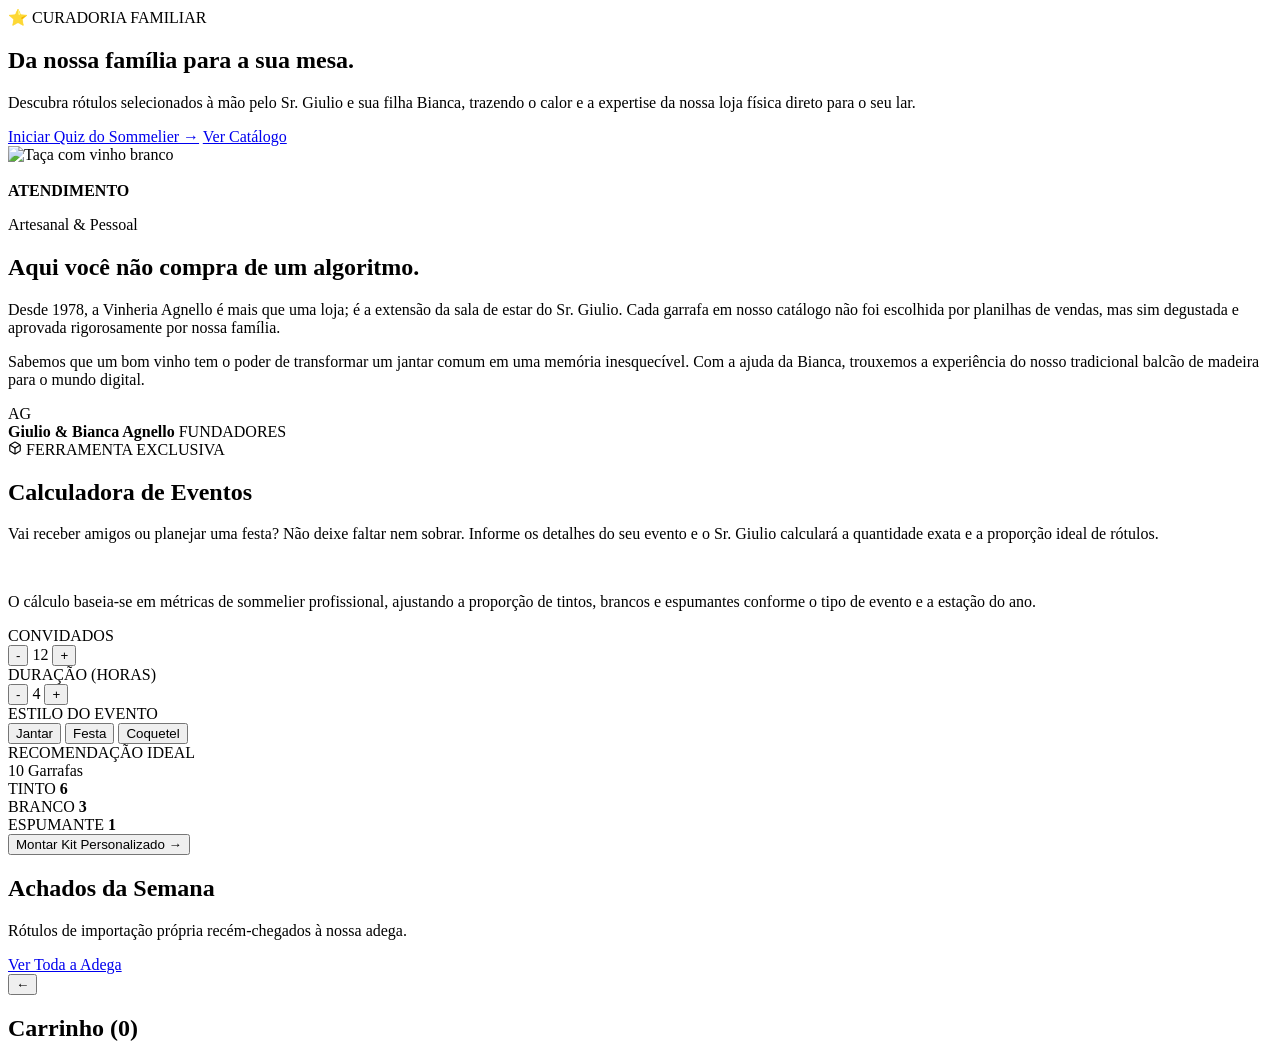
==== index.html @ 60372bb2 "Creating the HTML homepage" ====
<!DOCTYPE html>
<html lang="pt-BR">

<head>
  <meta charset="UTF-8">
  <meta name="viewport" content="width=device-width, initial-scale=1.0">
  <title>Vinheria Agnello | Desde 1978</title>

  <!-- Favicon -->
  <link rel="icon" type="image/png" href="./assets/images/logo-bg-white.png">

  <!-- Folhas de Estilo (Organizadas por escopo) -->
  <link rel="stylesheet" href="./css/variables.css">
  <link rel="stylesheet" href="./css/global.css">
  <link rel="stylesheet" href="./css/header.css">
  <link rel="stylesheet" href="./css/footer.css">
  <link rel="stylesheet" href="./css/home.css">
  <link rel="stylesheet" href="./css/modals.css">
  <link rel="stylesheet" href="./css/animations.css">
  <link rel="stylesheet" href="./css/gaveta-carrinho.css">

  <!-- Google Fonts -->
  <link rel="preconnect" href="https://fonts.googleapis.com">
  <link rel="preconnect" href="https://fonts.gstatic.com" crossorigin>
  <link
    href="https://fonts.googleapis.com/css2?family=Playfair+Display:ital,wght@0,400..900;1,400..900&family=Plus+Jakarta+Sans:wght@300;400;500;600;700&display=swap"
    rel="stylesheet">
</head>

<body>

  <!-- HEADER (Injetado via JS) -->
  <div id="site-header"></div>

  <main>
    <!-- HERO SECTION -->
    <section class="hero">
      <div class="hero-content">
        <span class="hero-tag">⭐ CURADORIA FAMILIAR</span>
        <h1 class="hero-title">Da nossa família <span>para a sua mesa.</span></h1>
        <p class="hero-subtitle">Descubra rótulos selecionados à mão pelo Sr. Giulio e sua filha Bianca, trazendo o
          calor e a expertise da nossa loja física direto para o seu lar.</p>
        <div class="hero-buttons">
          <a href="quiz.html" class="btn-gold" id="hero-quiz-btn">Iniciar Quiz do Sommelier →</a>
          <a href="catalogo.html" class="btn-outline">Ver Catálogo</a>
        </div>
      </div>
    </section>

    <!-- SEÇÃO FAMÍLIA -->
    <section class="family-section">
      <div class="family-container">
        <div class="family-image-wrapper scroll-animate-left">
          <div class="image-frame-decoration"></div>
          <div class="family-image-box">
            <img src="./assets/images/home-atendimento-image.jpg" alt="Taça com vinho branco">
          </div>
          <div class="family-mini-badge">
            <img src="./assets/icons/icons-home/shield-check.svg" alt="">
            <div>
              <strong>ATENDIMENTO</strong>
              <p>Artesanal & Pessoal</p>
            </div>
          </div>
        </div>

        <div class="family-text scroll-animate-right">
          <h2>Aqui você não compra <span class="italic-text">de um algoritmo.</span></h2>
          <p class="family-desc-lead">Desde 1978, a Vinheria Agnello é mais que uma loja; é a extensão da sala de estar
            do Sr. Giulio. Cada garrafa em nosso catálogo não foi escolhida por planilhas de vendas, mas sim degustada e
            aprovada rigorosamente por nossa família.</p>
          <p>Sabemos que um bom vinho tem o poder de transformar um jantar comum em uma memória inesquecível. Com a
            ajuda da Bianca, trouxemos a experiência do nosso tradicional balcão de madeira para o mundo digital.</p>

          <div class="founders-profile">
            <div class="founders-avatar">AG</div>
            <div>
              <strong>Giulio & Bianca Agnello</strong>
              <span class="founders-role">FUNDADORES</span>
            </div>
          </div>
        </div>
      </div>
    </section>

    <!-- SEÇÃO CALCULADORA DE EVENTOS -->
    <section class="unique-events-calc-section" aria-labelledby="calc-section-title">
      <div class="unique-calc-container">
        <div class="unique-calc-info unique-scroll-left">
          <header class="unique-calc-header">
            <span class="unique-calc-tag">
              <svg width="14" height="14" viewBox="0 0 24 24" fill="none" stroke="currentColor" stroke-width="2"
                aria-hidden="true">
                <path
                  d="M21 16V8a2 2 0 0 0-1-1.73l-7-4a2 2 0 0 0-2 0l-7 4A2 2 0 0 0 3 8v8a2 2 0 0 0 1 1.73l7 4a2 2 0 0 0 2 0l7-4A2 2 0 0 0 21 16z">
                </path>
                <polyline points="3.27 6.96 12 12.01 20.73 6.96"></polyline>
                <line x1="12" y1="22.08" x2="12" y2="12"></line>
              </svg>
              FERRAMENTA EXCLUSIVA
            </span>
            <h2 id="calc-section-title">Calculadora de Eventos</h2>
          </header>

          <p class="unique-cal-text">
            Vai receber amigos ou planejar uma festa? Não deixe faltar nem sobrar. Informe os detalhes do seu evento e o
            Sr. Giulio calculará a quantidade exata e a proporção ideal de rótulos.
          </p>

          <div class="unique-calc-notice" role="note">
            <span>
              <img src="./assets/icons/icons-home/circle-alert.svg" alt="" aria-hidden="true">
            </span>
            <p>O cálculo baseia-se em métricas de sommelier profissional, ajustando a proporção de tintos, brancos e
              espumantes conforme o tipo de evento e a estação do ano.</p>
          </div>
        </div>

        <div class="unique-calculator-box unique-scroll-right">
          <div class="unique-inputs-row">
            <!-- Grupo de Convidados -->
            <div class="unique-input-group">
              <label id="label-convidados">CONVIDADOS</label>
              <div class="unique-input-field-control" aria-labelledby="label-convidados">
                <button type="button" class="unique-ctrl-btn" id="btn-menos-convidados"
                  aria-label="Diminuir convidados">-</button>
                <span id="valor-convidados">12</span>
                <button type="button" class="unique-ctrl-btn" id="btn-mais-convidados"
                  aria-label="Aumentar convidados">+</button>
              </div>
            </div>

            <!-- Grupo de Duração -->
            <div class="unique-input-group">
              <label id="label-duracao">DURAÇÃO (HORAS)</label>
              <div class="unique-input-field-control" aria-labelledby="label-duracao">
                <button type="button" class="unique-ctrl-btn" id="btn-menos-duracao"
                  aria-label="Diminuir duração">-</button>
                <span id="valor-duracao">4</span>
                <button type="button" class="unique-ctrl-btn" id="btn-mais-duracao"
                  aria-label="Aumentar duração">+</button>
              </div>
            </div>
          </div>

          <div class="unique-calc-event-type">
            <span class="unique-event-label" id="estilo-evento-label">ESTILO DO EVENTO</span>
            <div class="unique-event-buttons-wrapper" role="group" aria-labelledby="estilo-evento-label">
              <button type="button" class="unique-type-btn active" data-estilo="jantar">Jantar</button>
              <button type="button" class="unique-type-btn" data-estilo="festa">Festa</button>
              <button type="button" class="unique-type-btn" data-estilo="coquetel">Coquetel</button>
            </div>
          </div>

          <div class="unique-calc-result-box">
            <span class="unique-result-label">RECOMENDAÇÃO IDEAL</span>
            <div class="unique-result-total">10 <span aria-hidden="true">Garrafas</span></div>

            <div class="unique-result-breakdown">
              <div class="unique-breakdown-item">
                <span>TINTO</span>
                <strong>6</strong>
              </div>
              <div class="unique-breakdown-item">
                <span>BRANCO</span>
                <strong>3</strong>
              </div>
              <div class="unique-breakdown-item">
                <span>ESPUMANTE</span>
                <strong>1</strong>
              </div>
            </div>

            <button type="button" class="unique-btn-calc-action">Montar Kit Personalizado →</button>
          </div>
        </div>
      </div>
    </section>

    <!-- VITRINE -->
    <section class="vitrine-section">
      <div class="section-header">
        <div>
          <h2>Achados da Semana</h2>
          <p>Rótulos de importação própria recém-chegados à nossa adega.</p>
        </div>
      </div>
      <div class="product-grid" id="vitrine-achados-container"></div>
      <div class="center-action">
        <a href="catalogo.html" class="btn-outline-dark">Ver Toda a Adega</a>
      </div>
    </section>
  </main>

  <!-- FOOTER -->
  <div id="site-footer-completo"></div>

  <!-- CARRINHO DRAWER -->
  <div id="agnello-cart-overlay" class="agnello-cart-overlay"></div>
  <div id="agnello-cart-drawer" class="agnello-cart-drawer">
    <div class="agnello-cart-header">
      <button id="agnello-cart-close" class="agnello-cart-back-btn">←</button>
      <h2 id="agnello-cart-title">Carrinho (0)</h2>
    </div>
    <div id="agnello-cart-body" class="agnello-cart-body"></div>
  </div>

  <!-- IMPORTAÇÃO DE SCRIPTS NA ORDEM CORRETA -->
  <!-- 1. Primeiro a base de dados -->
  <script src="./js/catalogo-vinhos.js"></script>

  <!-- 2. Depois os utilitários e componentes globais -->
  <script src="./js/componentes.js"></script>
  <script src="./js/gaveta-carrinho.js"></script>

  <!-- 3. Por fim, os scripts específicos da página -->
  <script src="./js/home.js"></script>
  <script src="./js/calculadora.js"></script>
  <script src="./js/catalogo.js"></script>

</body>

</html>
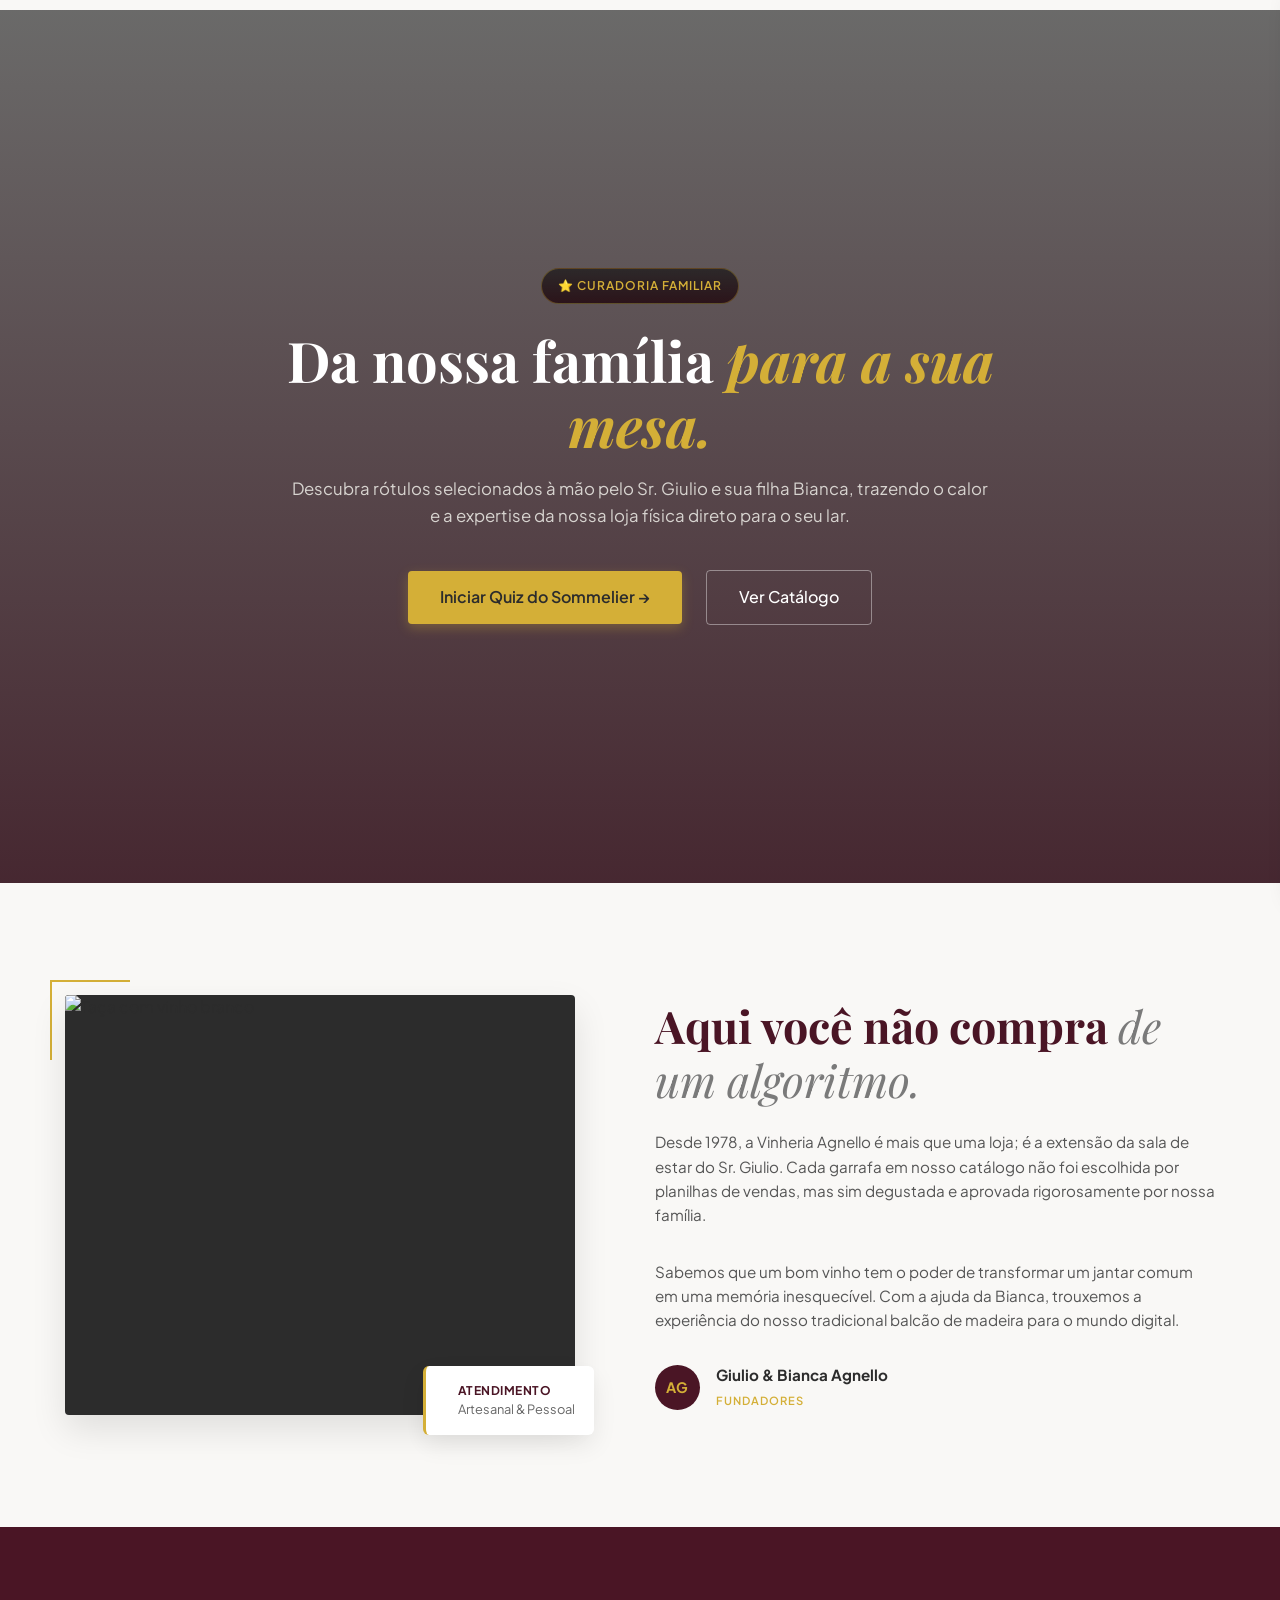
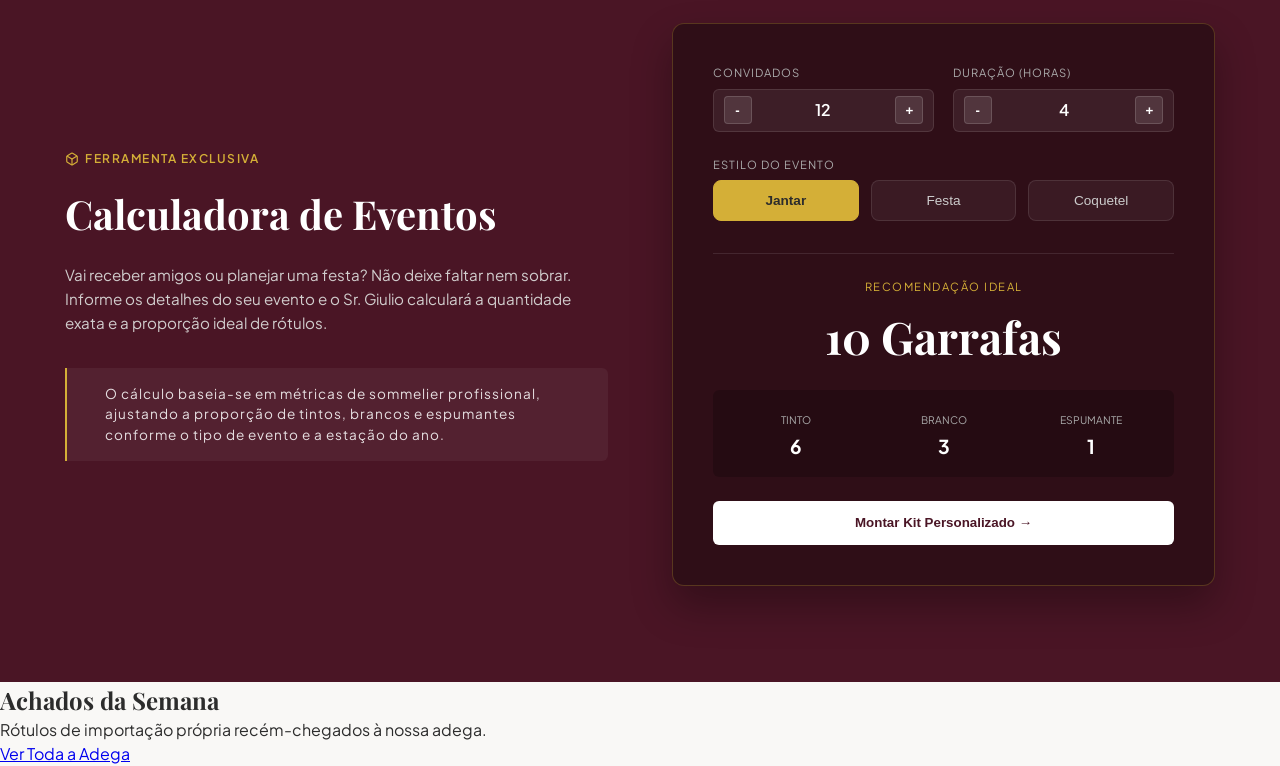
==== commit c096522d: "Adding the header, footer, images, icons and additional CSS" ====
--- a/index.html
+++ b/index.html
@@ -10,14 +10,12 @@
   <link rel="icon" type="image/png" href="./assets/images/logo-bg-white.png">
 
   <!-- Folhas de Estilo (Organizadas por escopo) -->
+  <!-- No head do seu index.html -->
   <link rel="stylesheet" href="./css/variables.css">
   <link rel="stylesheet" href="./css/global.css">
-  <link rel="stylesheet" href="./css/header.css">
-  <link rel="stylesheet" href="./css/footer.css">
   <link rel="stylesheet" href="./css/home.css">
-  <link rel="stylesheet" href="./css/modals.css">
   <link rel="stylesheet" href="./css/animations.css">
-  <link rel="stylesheet" href="./css/gaveta-carrinho.css">
+
 
   <!-- Google Fonts -->
   <link rel="preconnect" href="https://fonts.googleapis.com">
--- a/css/variables.css
+++ b/css/variables.css
@@ -0,0 +1,31 @@
+/* css/variables.css */
+:root {
+  /* Definição das Fontes Padrão do Site */
+  --font-heading: 'Playfair Display', serif;
+  --font-body: 'Plus Jakarta Sans', sans-serif;
+
+  /* Paleta de Cores da Vinheria Agnello */
+  --primary-wine: #4A1525;
+  --accent-gold: #D4AF37;
+  --bg-offwhite: #F9F8F6;
+  --text-charcoal: #2C2C2C;
+}
+
+/* Aplicando as fontes globalmente em todo o site */
+body {
+  font-family: var(--font-body);
+  color: var(--text-charcoal);
+  background-color: var(--bg-offwhite);
+  margin: 0;
+  padding: 0;
+  box-sizing: border-box;
+}
+
+h1,
+h2,
+h3,
+h4,
+h5,
+h6 {
+  font-family: var(--font-heading);
+}
--- a/css/global.css
+++ b/css/global.css
@@ -0,0 +1,65 @@
+/* css/global.css */
+@import url('https://fonts.googleapis.com/css2?family=Inter:wght@400;500;600&family=Playfair+Display:wght@600;700&display=swap');
+
+* {
+  margin: 0;
+  padding: 0;
+  box-sizing: border-box;
+}
+
+
+
+body {
+  background-color: var(--bg-offwhite);
+  color: var(--text-charcoal);
+  font-family: var(--font-body);
+  line-height: 1.5;
+}
+
+h1,
+h2,
+h3,
+h4 {
+  font-family: var(--font-heading);
+}
+
+/* Esconde a gaveta e o overlay por padrão fora da tela */
+#agnello-cart-drawer-unique,
+#agnello-cart-drawer {
+  position: fixed;
+  top: 0;
+  right: -400px;
+  /* Joga a gaveta totalmente para fora da tela à direita */
+  width: 380px;
+  height: 100vh;
+  background: #FFFFFF;
+  box-shadow: -5px 0 25px rgba(0, 0, 0, 0.2);
+  transition: right 0.3s ease-in-out;
+  z-index: 9999;
+}
+
+/* Mostra a gaveta quando a classe 'ativo' for adicionada pelo JavaScript */
+#agnello-cart-drawer-unique.ativo,
+#agnello-cart-drawer.ativo {
+  right: 0;
+}
+
+#agnello-cart-overlay-unique,
+#agnello-cart-overlay {
+  position: fixed;
+  top: 0;
+  left: 0;
+  width: 100vw;
+  height: 100vh;
+  background: rgba(0, 0, 0, 0.5);
+  visibility: hidden;
+  opacity: 0;
+  transition: opacity 0.3s ease-in-out, visibility 0.3s ease-in-out;
+  z-index: 9998;
+}
+
+#agnello-cart-overlay-unique.ativo,
+#agnello-cart-overlay.ativo {
+  visibility: visible;
+  opacity: 1;
+}
--- a/css/home.css
+++ b/css/home.css
@@ -0,0 +1,6 @@
+@import url('./sections/_hero.css');
+@import url('./sections/_buttons.css');
+@import url('./sections/_family.css');
+@import url('./sections/_calculator.css');
+@import url('./sections/_vitrine.css');
+@import url('./sections/_responsive.css');
--- a/css/animations.css
+++ b/css/animations.css
@@ -0,0 +1,83 @@
+@keyframes familyFadeInLeft {
+  from {
+    opacity: 0;
+    transform: translateX(-40px);
+  }
+
+  to {
+    opacity: 1;
+    transform: translateX(0);
+  }
+}
+
+@keyframes familyFadeInRight {
+  from {
+    opacity: 0;
+    transform: translateX(40px);
+  }
+
+  to {
+    opacity: 1;
+    transform: translateX(0);
+  }
+}
+
+@keyframes badgePopUp {
+  0% {
+    opacity: 0;
+    transform: translateY(20px) scale(0.9);
+  }
+
+  100% {
+    opacity: 1;
+    transform: translateY(0) scale(1);
+  }
+}
+
+@keyframes uniqueFadeDown {
+  from {
+    opacity: 0;
+    transform: translateY(-15px);
+  }
+
+  to {
+    opacity: 1;
+    transform: translateY(0);
+  }
+}
+
+@keyframes uniqueFadeIn {
+  from {
+    opacity: 0;
+  }
+
+  to {
+    opacity: 1;
+  }
+}
+
+@keyframes uniqueScaleUp {
+  from {
+    opacity: 0;
+    transform: scale(0.95);
+  }
+
+  to {
+    opacity: 1;
+    transform: scale(1);
+  }
+}
+
+@keyframes uniquePulseValue {
+  0% {
+    transform: scale(1);
+  }
+
+  50% {
+    transform: scale(1.04);
+  }
+
+  100% {
+    transform: scale(1);
+  }
+}
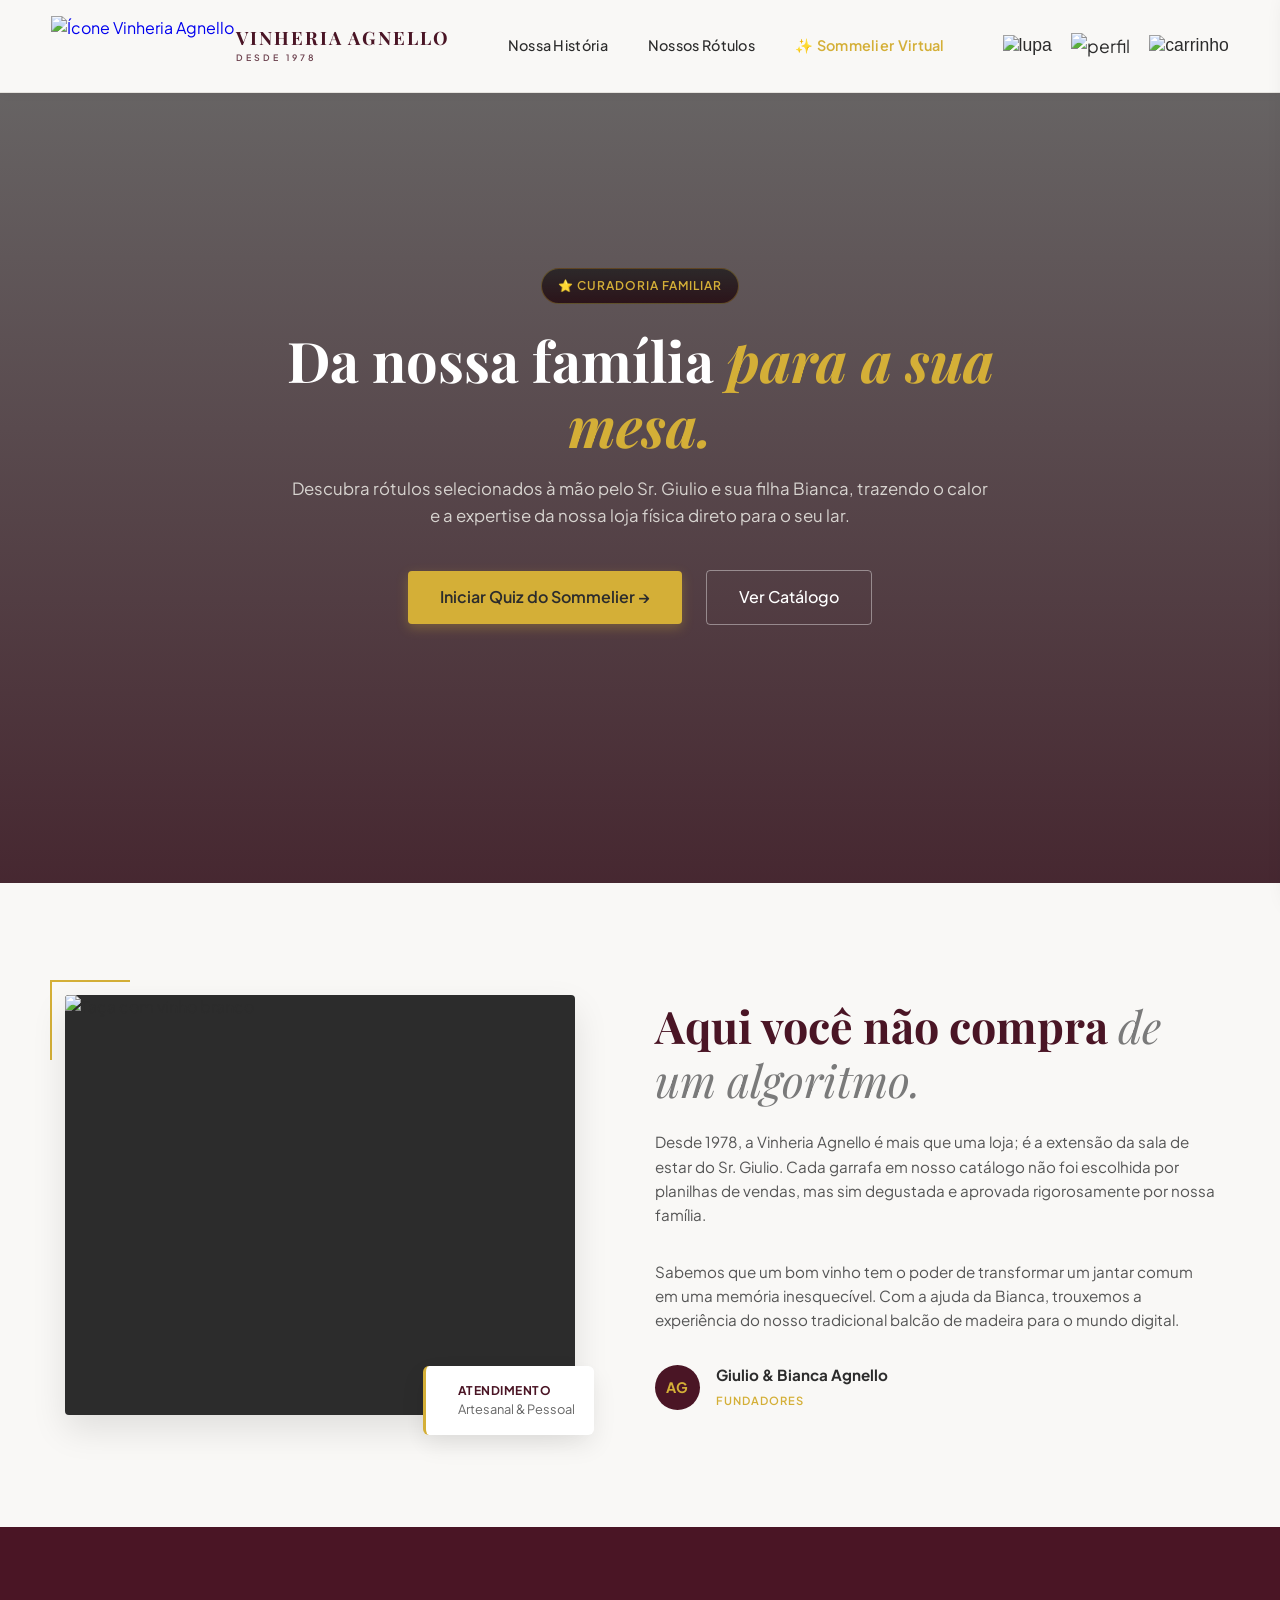
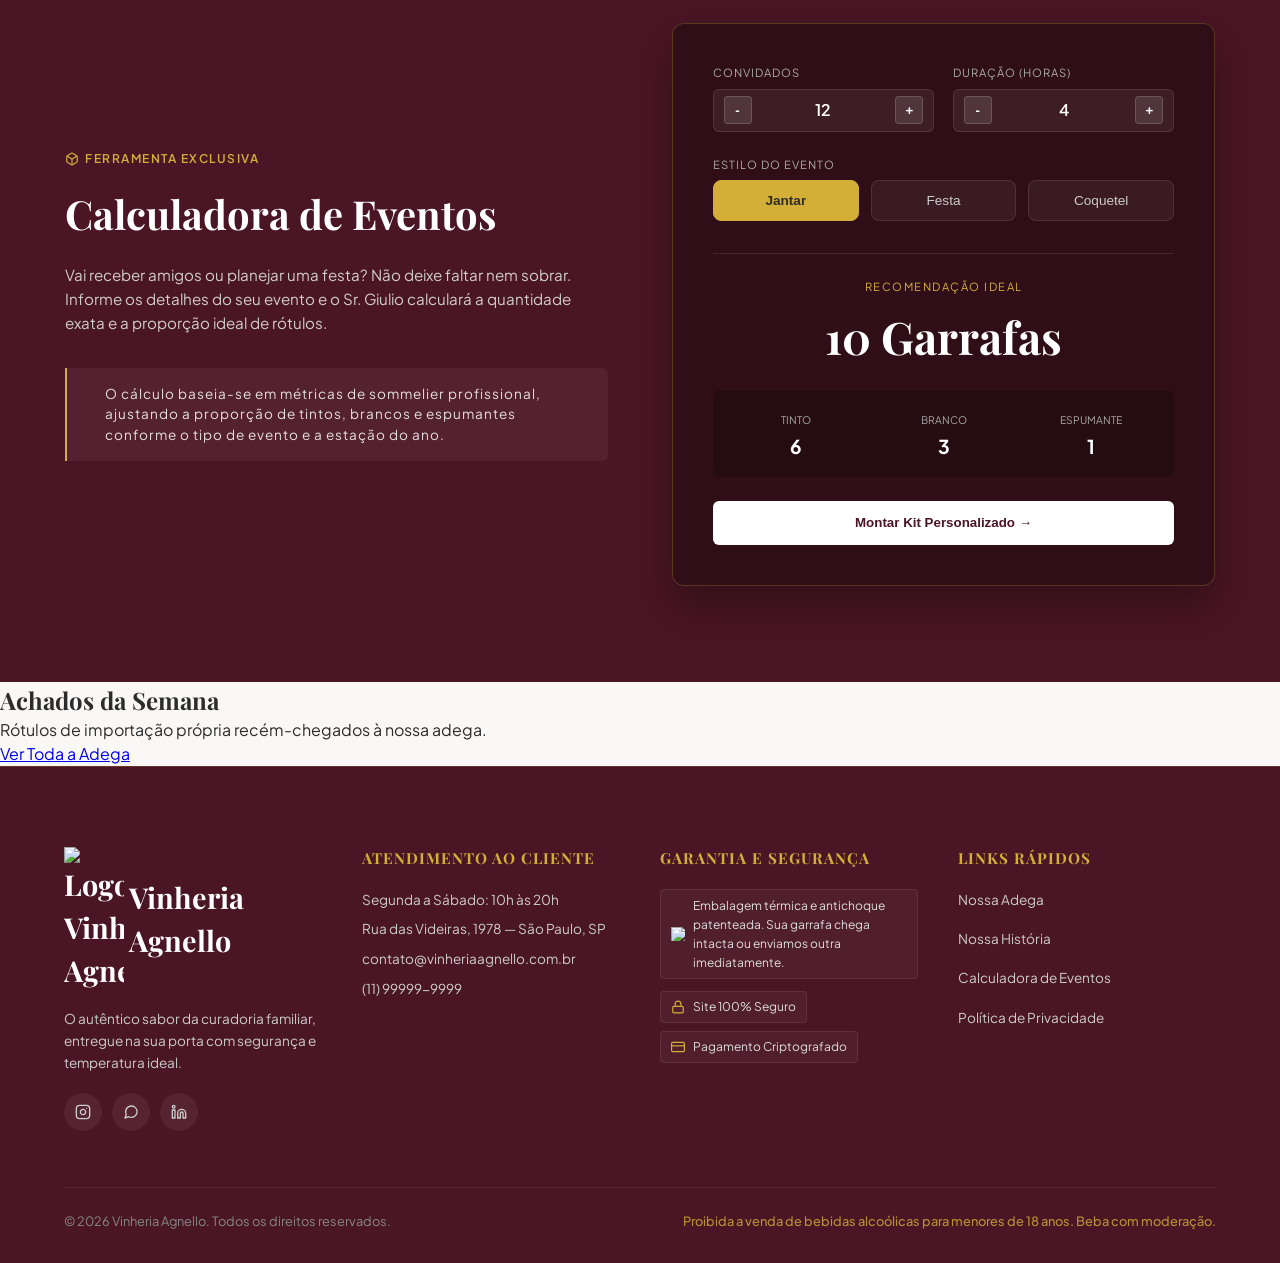
==== commit 7cb7e687: "Adding css for header, footer-completed and footer-intern" ====
--- a/index.html
+++ b/index.html
@@ -215,6 +215,7 @@
   <script src="./js/home.js"></script>
   <script src="./js/calculadora.js"></script>
   <script src="./js/catalogo.js"></script>
+  <script src="./js/components/componentes.js"></script>
 
 </body>
 
--- a/css/home.css
+++ b/css/home.css
@@ -3,4 +3,7 @@
 @import url('./sections/_family.css');
 @import url('./sections/_calculator.css');
 @import url('./sections/_vitrine.css');
-@import url('./sections/_responsive.css');+@import url('./sections/_responsive.css');
+@import url('./sections/_footer-completed.css');
+@import url('./sections/_footer-intern.css');
+@import url('./sections/_header.css');
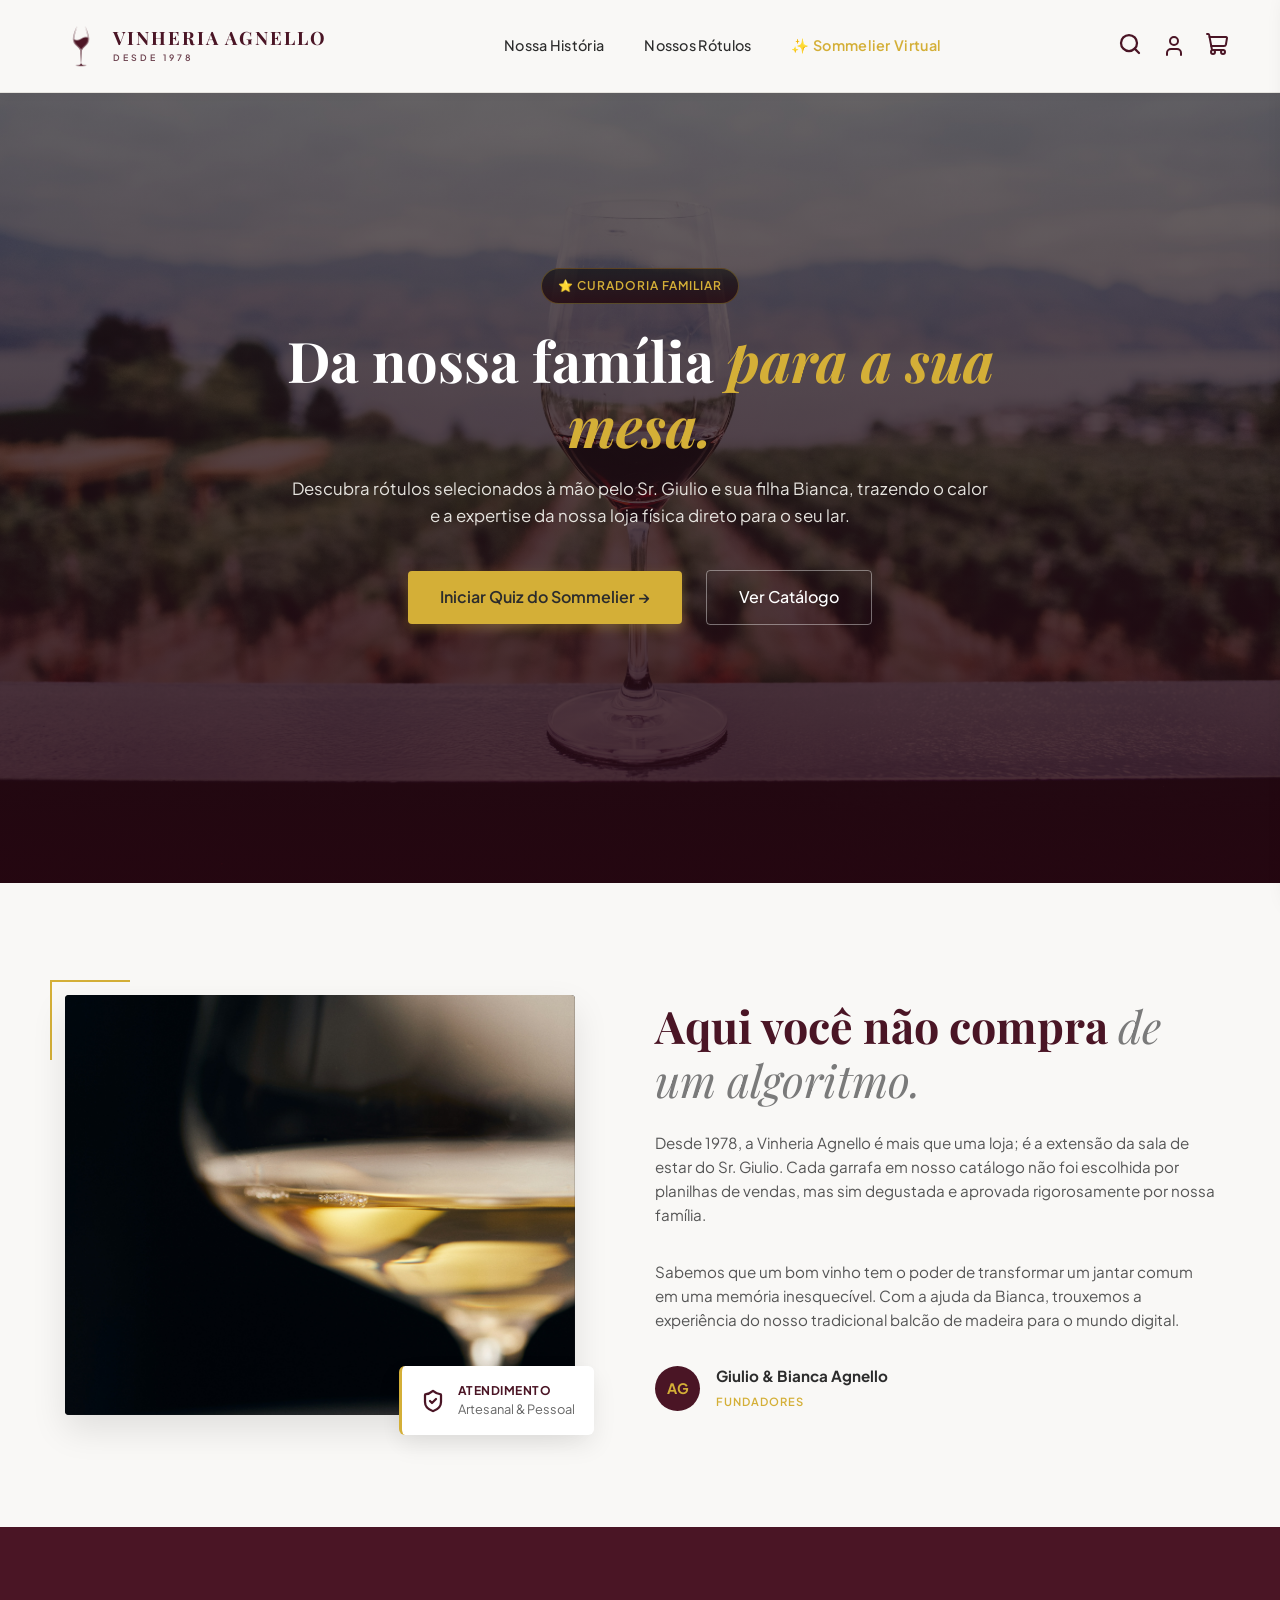
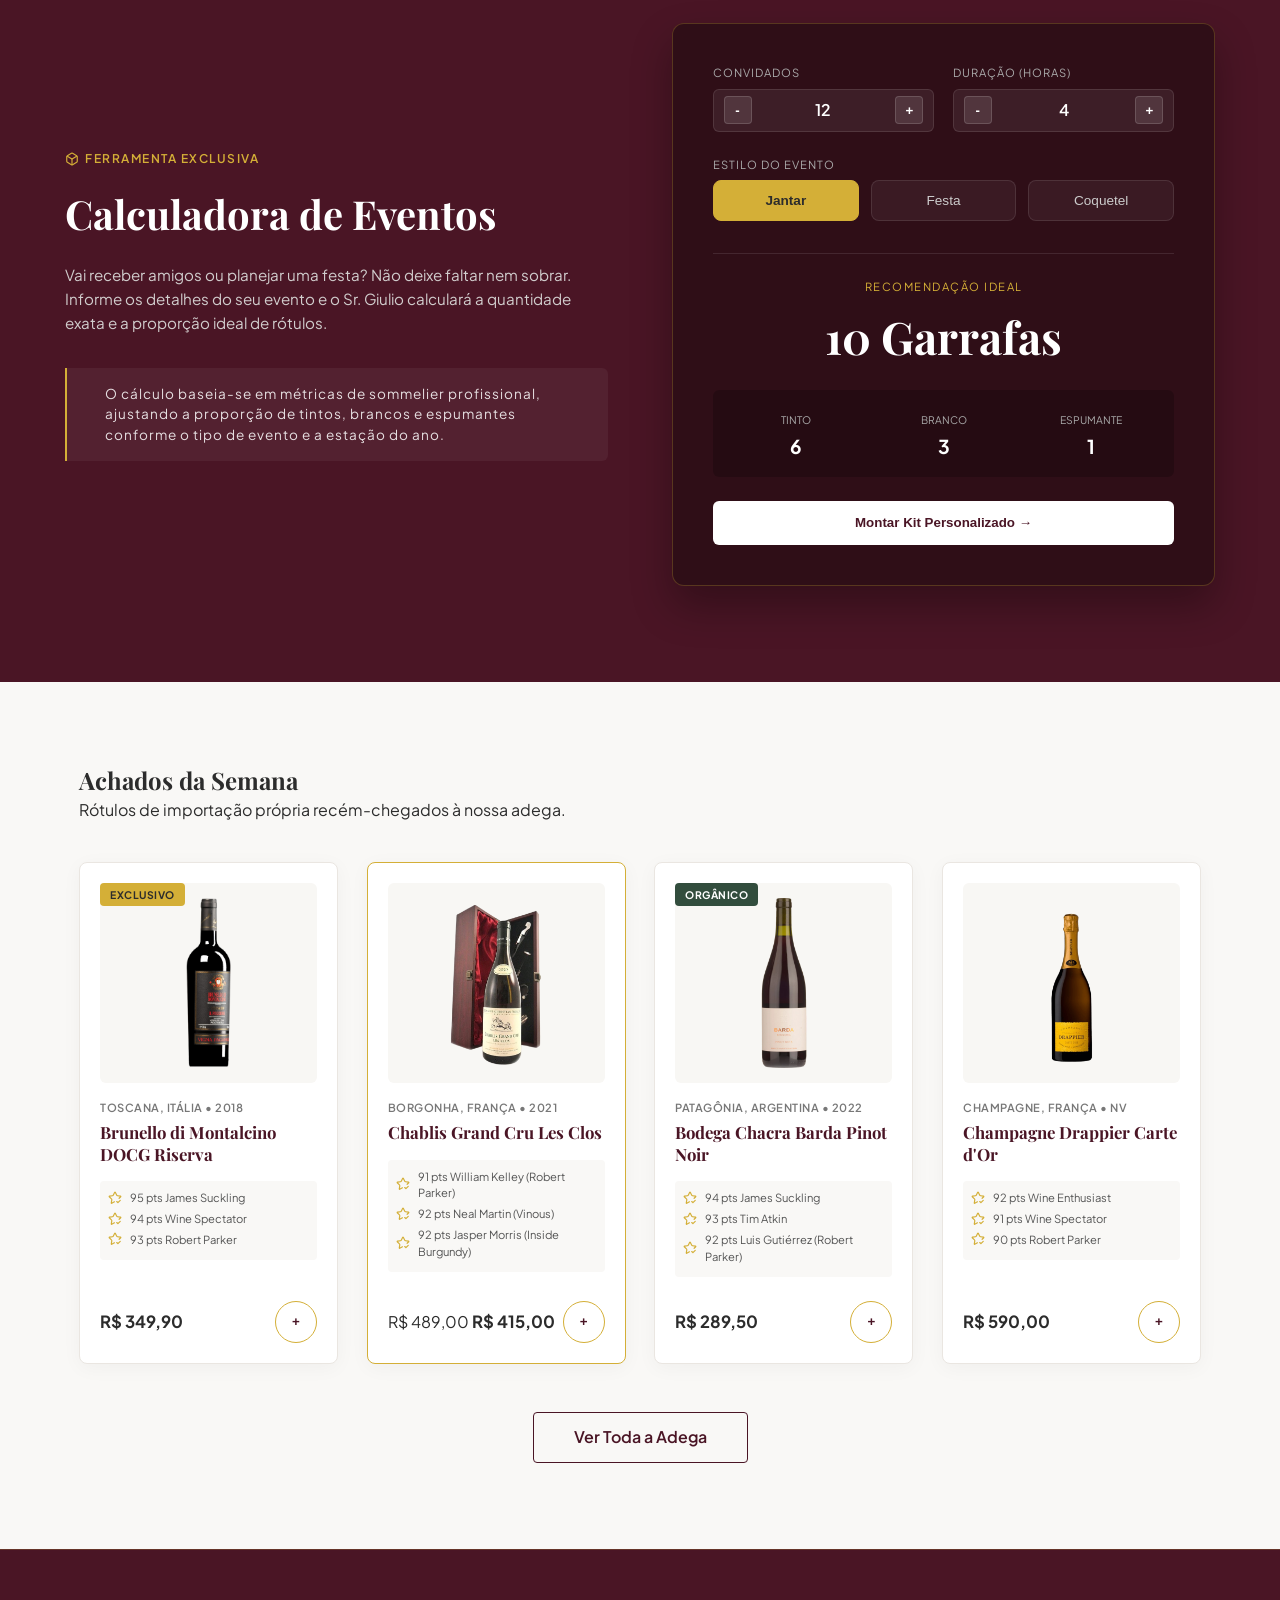
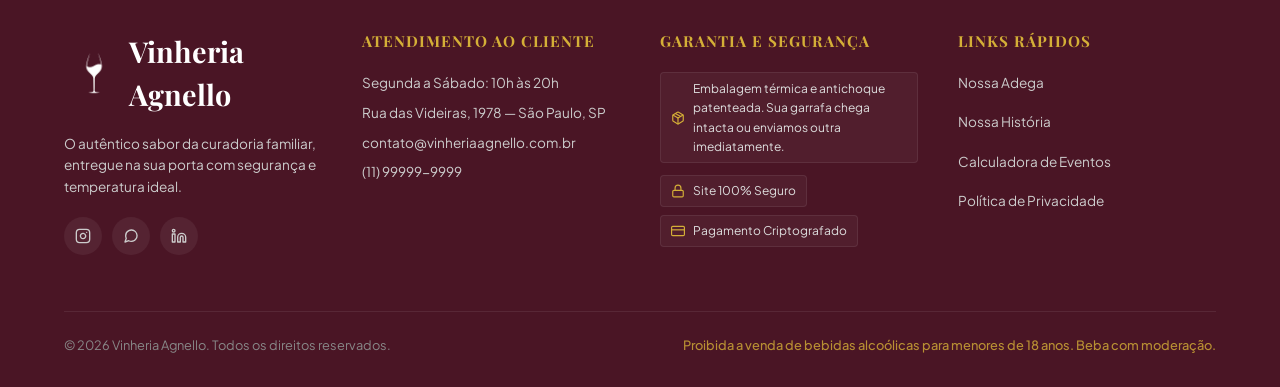
==== commit fe923aa0: "Adjusting the homepage and checking animations and responsiveness" ====
--- a/index.html
+++ b/index.html
@@ -54,7 +54,7 @@
             <img src="./assets/images/home-atendimento-image.jpg" alt="Taça com vinho branco">
           </div>
           <div class="family-mini-badge">
-            <img src="./assets/icons/icons-home/shield-check.svg" alt="">
+            <img src="/assets/icons/shield-check.svg" alt="">
             <div>
               <strong>ATENDIMENTO</strong>
               <p>Artesanal & Pessoal</p>
@@ -216,6 +216,9 @@
   <script src="./js/calculadora.js"></script>
   <script src="./js/catalogo.js"></script>
   <script src="./js/components/componentes.js"></script>
+  <script src="./js/data/achados-da-semana.js"></script>
+  <script src="./js/pages/home.js"></script>
+
 
 </body>
 
--- a/css/home.css
+++ b/css/home.css
@@ -1,9 +1,10 @@
+@import url('./sections/_variables.css');
+@import url('./sections/_header.css');
+@import url('./sections/_buttons.css');
 @import url('./sections/_hero.css');
-@import url('./sections/_buttons.css');
 @import url('./sections/_family.css');
 @import url('./sections/_calculator.css');
-@import url('./sections/_vitrine.css');
-@import url('./sections/_responsive.css');
+@import url('./sections/_vitrini.css');
+@import url('./sections/_footer-intern.css');
 @import url('./sections/_footer-completed.css');
-@import url('./sections/_footer-intern.css');
-@import url('./sections/_header.css');+@import url('./sections/_responsive.css');
--- a/css/animations.css
+++ b/css/animations.css
@@ -80,4 +80,42 @@
   100% {
     transform: scale(1);
   }
+}
+
+
+
+/* ANIMAÇÕES PARA A SEÇÃO FAMILY  */
+/* Estado inicial (invisíveis antes de entrar na tela) */
+.family-image-wrapper,
+.family-text,
+.image-frame-decoration,
+.family-mini-badge,
+.founders-profile {
+  opacity: 0;
+  will-change: transform, opacity;
+}
+
+/* Quando o Observer injeta .is-visible individualmente em cada elemento */
+.family-image-wrapper.is-visible {
+  animation: familyCalmFadeLeft 1.4s cubic-bezier(0.16, 1, 0.3, 1) 0.2s forwards;
+}
+
+.family-image-wrapper.is-visible .image-frame-decoration {
+  animation: familyCalmFadeIn 1.2s cubic-bezier(0.16, 1, 0.3, 1) 0.5s forwards;
+}
+
+.family-image-wrapper.is-visible .family-image-box img {
+  animation: familyImageReveal 1.6s cubic-bezier(0.16, 1, 0.3, 1) 0.2s forwards;
+}
+
+.family-image-wrapper.is-visible .family-mini-badge {
+  animation: familyBadgePop 1.2s cubic-bezier(0.34, 1.56, 0.64, 1) 0.7s forwards;
+}
+
+.family-text.is-visible {
+  animation: familyCalmFadeRight 1.4s cubic-bezier(0.16, 1, 0.3, 1) 0.4s forwards;
+}
+
+.family-text.is-visible .founders-profile {
+  animation: familyCalmFadeUp 1s cubic-bezier(0.16, 1, 0.3, 1) 0.8s forwards;
 }
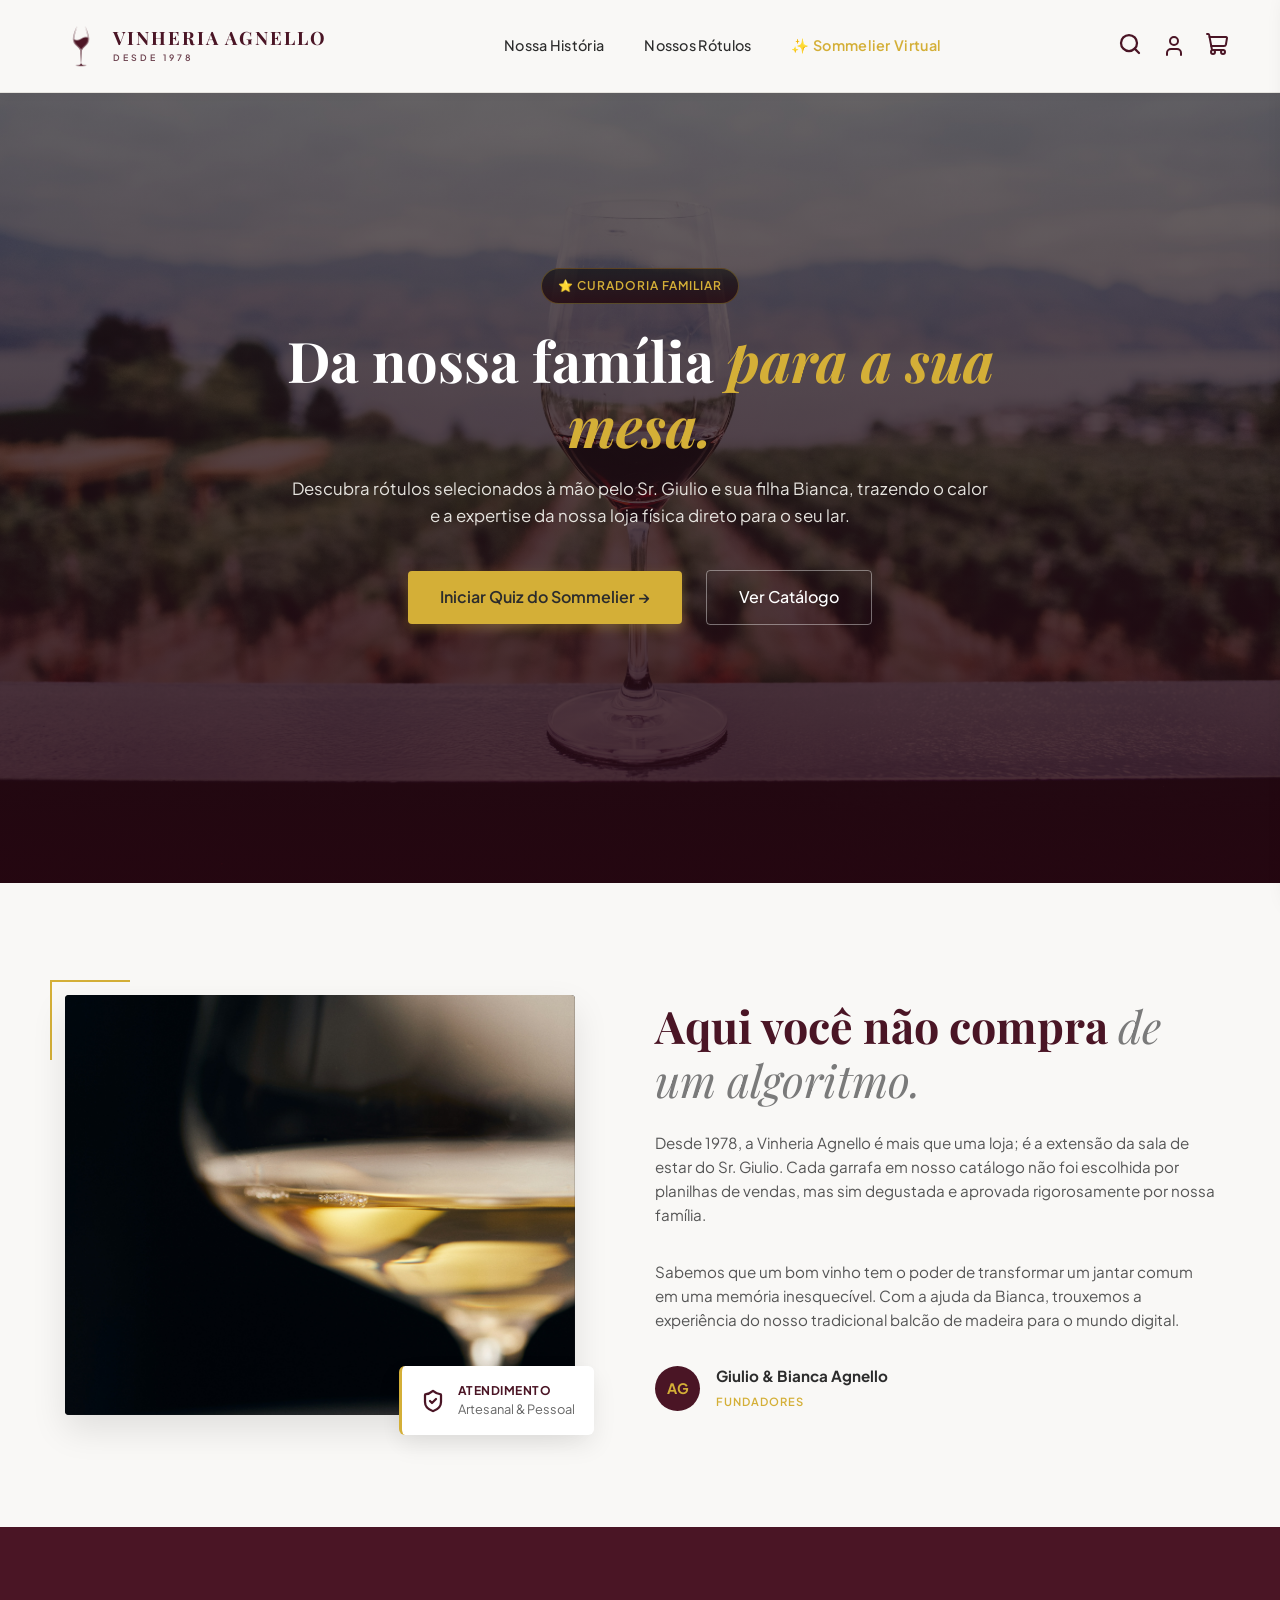
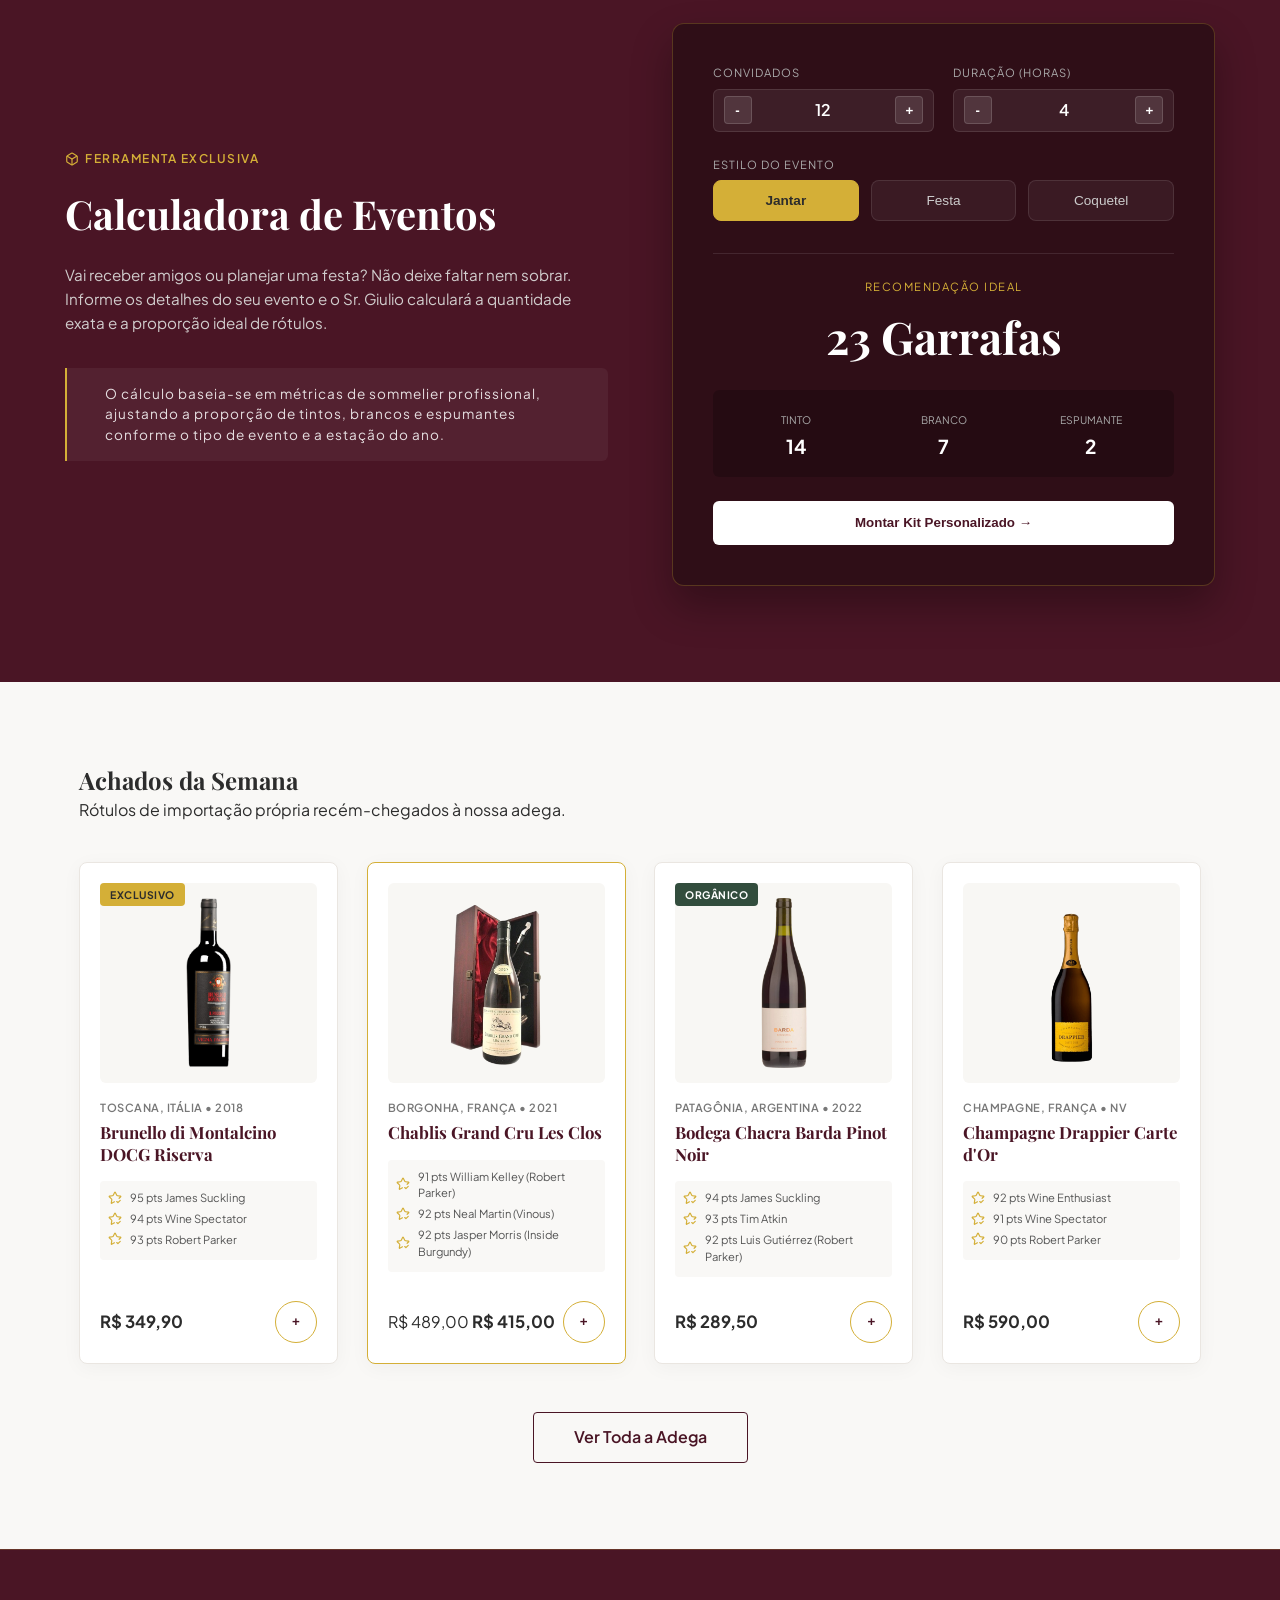
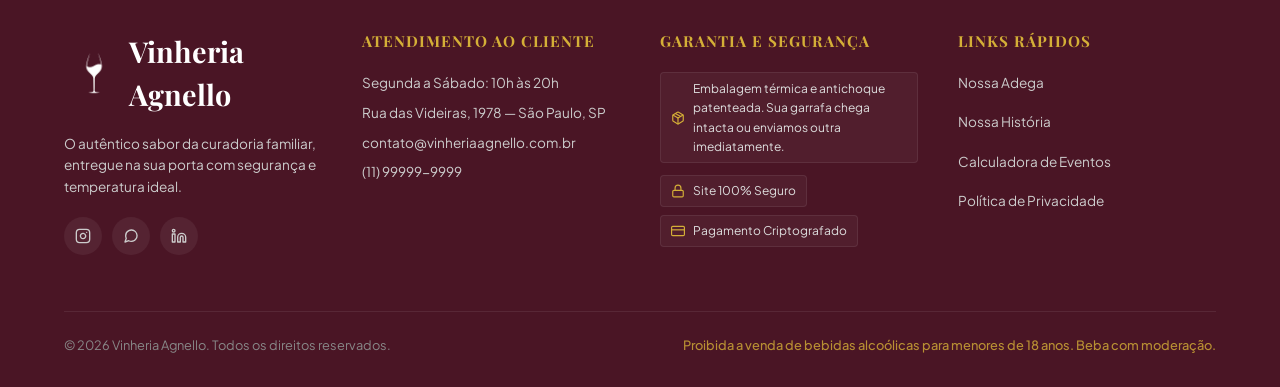
==== commit 1ce8656a: "Adding calculator JS" ====
--- a/index.html
+++ b/index.html
@@ -6,8 +6,9 @@
   <meta name="viewport" content="width=device-width, initial-scale=1.0">
   <title>Vinheria Agnello | Desde 1978</title>
 
+
   <!-- Favicon -->
-  <link rel="icon" type="image/png" href="./assets/images/logo-bg-white.png">
+  <link rel="icon" type="image/png" href="/assets/images/logo-bg-white.png">
 
   <!-- Folhas de Estilo (Organizadas por escopo) -->
   <!-- No head do seu index.html -->
@@ -213,11 +214,11 @@
 
   <!-- 3. Por fim, os scripts específicos da página -->
   <script src="./js/home.js"></script>
-  <script src="./js/calculadora.js"></script>
-  <script src="./js/catalogo.js"></script>
+  <script src="./js/components/calculadora.js"></script>
   <script src="./js/components/componentes.js"></script>
   <script src="./js/data/achados-da-semana.js"></script>
   <script src="./js/pages/home.js"></script>
+  <script src="./js/components/carrinho.js"></script>
 
 
 </body>
--- a/css/home.css
+++ b/css/home.css
@@ -7,4 +7,5 @@
 @import url('./sections/_vitrini.css');
 @import url('./sections/_footer-intern.css');
 @import url('./sections/_footer-completed.css');
-@import url('./sections/_responsive.css');+@import url('./sections/_responsive.css');
+@import url('./sections/_carrinho.css');
--- a/css/animations.css
+++ b/css/animations.css
@@ -1,7 +1,11 @@
+/* ==========================================================================
+   ANIMAÇÕES REFINADAS E OTIMIZADAS PARA RAPIDEZ E FLUIDEZ
+   ========================================================================== */
+
 @keyframes familyFadeInLeft {
   from {
     opacity: 0;
-    transform: translateX(-40px);
+    transform: translateX(-30px);
   }
 
   to {
@@ -13,7 +17,7 @@
 @keyframes familyFadeInRight {
   from {
     opacity: 0;
-    transform: translateX(40px);
+    transform: translateX(30px);
   }
 
   to {
@@ -22,10 +26,22 @@
   }
 }
 
+@keyframes familyCalmFadeUp {
+  from {
+    opacity: 0;
+    transform: translateY(20px);
+  }
+
+  to {
+    opacity: 1;
+    transform: translateY(0);
+  }
+}
+
 @keyframes badgePopUp {
   0% {
     opacity: 0;
-    transform: translateY(20px) scale(0.9);
+    transform: translateY(15px) scale(0.95);
   }
 
   100% {
@@ -82,10 +98,99 @@
   }
 }
 
-
-
-/* ANIMAÇÕES PARA A SEÇÃO FAMILY  */
-/* Estado inicial (invisíveis antes de entrar na tela) */
+@keyframes familyImageReveal {
+  0% {
+    transform: scale(1.05);
+    opacity: 0;
+  }
+
+  100% {
+    transform: scale(1);
+    opacity: 1;
+  }
+}
+
+/* ==========================================================================
+   ESTADO GLOBAL DE SCROLL (COM TRANSIÇÕES MAIS RÁPIDAS)
+   ========================================================================== */
+
+.scroll-animate-left,
+.scroll-animate-right,
+.scroll-animate-up {
+  opacity: 0;
+  will-change: opacity, transform;
+  transition: opacity 1s cubic-bezier(0.25, 1, 0.5, 1), transform 1s cubic-bezier(0.25, 1, 0.5, 1);
+}
+
+.scroll-animate-left {
+  transform: translateX(-25px);
+}
+
+.scroll-animate-right {
+  transform: translateX(25px);
+}
+
+.scroll-animate-up {
+  transform: translateY(25px);
+}
+
+.scroll-animate-left.is-visible,
+.scroll-animate-right.is-visible,
+.scroll-animate-up.is-visible {
+  opacity: 1;
+  transform: translate(0, 0);
+}
+
+/* ==========================================================================
+   HERO SECTION
+   ========================================================================== */
+
+@keyframes heroFadeUp {
+  0% {
+    opacity: 0;
+    transform: translateY(20px);
+  }
+
+  100% {
+    opacity: 1;
+    transform: translateY(0);
+  }
+}
+
+.hero .hero-tag {
+  opacity: 0;
+  animation: heroFadeUp 0.8s cubic-bezier(0.16, 1, 0.3, 1) 0.1s forwards;
+}
+
+.hero .hero-title {
+  opacity: 0;
+  animation: heroFadeUp 0.8s cubic-bezier(0.16, 1, 0.3, 1) 0.25s forwards;
+}
+
+.hero .hero-subtitle {
+  opacity: 0;
+  animation: heroFadeUp 0.8s cubic-bezier(0.16, 1, 0.3, 1) 0.4s forwards;
+}
+
+.hero .hero-buttons {
+  opacity: 0;
+  animation: heroFadeUp 0.8s cubic-bezier(0.16, 1, 0.3, 1) 0.55s forwards;
+}
+
+.hero .btn-gold,
+.hero .btn-outline {
+  transition: all 0.3s cubic-bezier(0.16, 1, 0.3, 1);
+}
+
+.hero .btn-gold:hover,
+.hero .btn-outline:hover {
+  transform: translateY(-3px);
+}
+
+/* ==========================================================================
+   SEÇÃO FAMILY (ÁGIL E SINCRONIZADA COM O SCROLL)
+   ========================================================================== */
+
 .family-image-wrapper,
 .family-text,
 .image-frame-decoration,
@@ -95,27 +200,26 @@
   will-change: transform, opacity;
 }
 
-/* Quando o Observer injeta .is-visible individualmente em cada elemento */
 .family-image-wrapper.is-visible {
-  animation: familyCalmFadeLeft 1.4s cubic-bezier(0.16, 1, 0.3, 1) 0.2s forwards;
+  animation: familyFadeInLeft 0.8s cubic-bezier(0.16, 1, 0.3, 1) 0.1s forwards;
 }
 
 .family-image-wrapper.is-visible .image-frame-decoration {
-  animation: familyCalmFadeIn 1.2s cubic-bezier(0.16, 1, 0.3, 1) 0.5s forwards;
+  animation: uniqueFadeIn 0.6s cubic-bezier(0.16, 1, 0.3, 1) 0.2s forwards;
 }
 
 .family-image-wrapper.is-visible .family-image-box img {
-  animation: familyImageReveal 1.6s cubic-bezier(0.16, 1, 0.3, 1) 0.2s forwards;
+  animation: familyImageReveal 0.9s cubic-bezier(0.16, 1, 0.3, 1) 0.1s forwards;
 }
 
 .family-image-wrapper.is-visible .family-mini-badge {
-  animation: familyBadgePop 1.2s cubic-bezier(0.34, 1.56, 0.64, 1) 0.7s forwards;
+  animation: badgePopUp 0.7s cubic-bezier(0.34, 1.56, 0.64, 1) 0.3s forwards;
 }
 
 .family-text.is-visible {
-  animation: familyCalmFadeRight 1.4s cubic-bezier(0.16, 1, 0.3, 1) 0.4s forwards;
+  animation: familyFadeInRight 0.8s cubic-bezier(0.16, 1, 0.3, 1) 0.2s forwards;
 }
 
 .family-text.is-visible .founders-profile {
-  animation: familyCalmFadeUp 1s cubic-bezier(0.16, 1, 0.3, 1) 0.8s forwards;
+  animation: familyCalmFadeUp 0.7s cubic-bezier(0.16, 1, 0.3, 1) 0.35s forwards;
 }
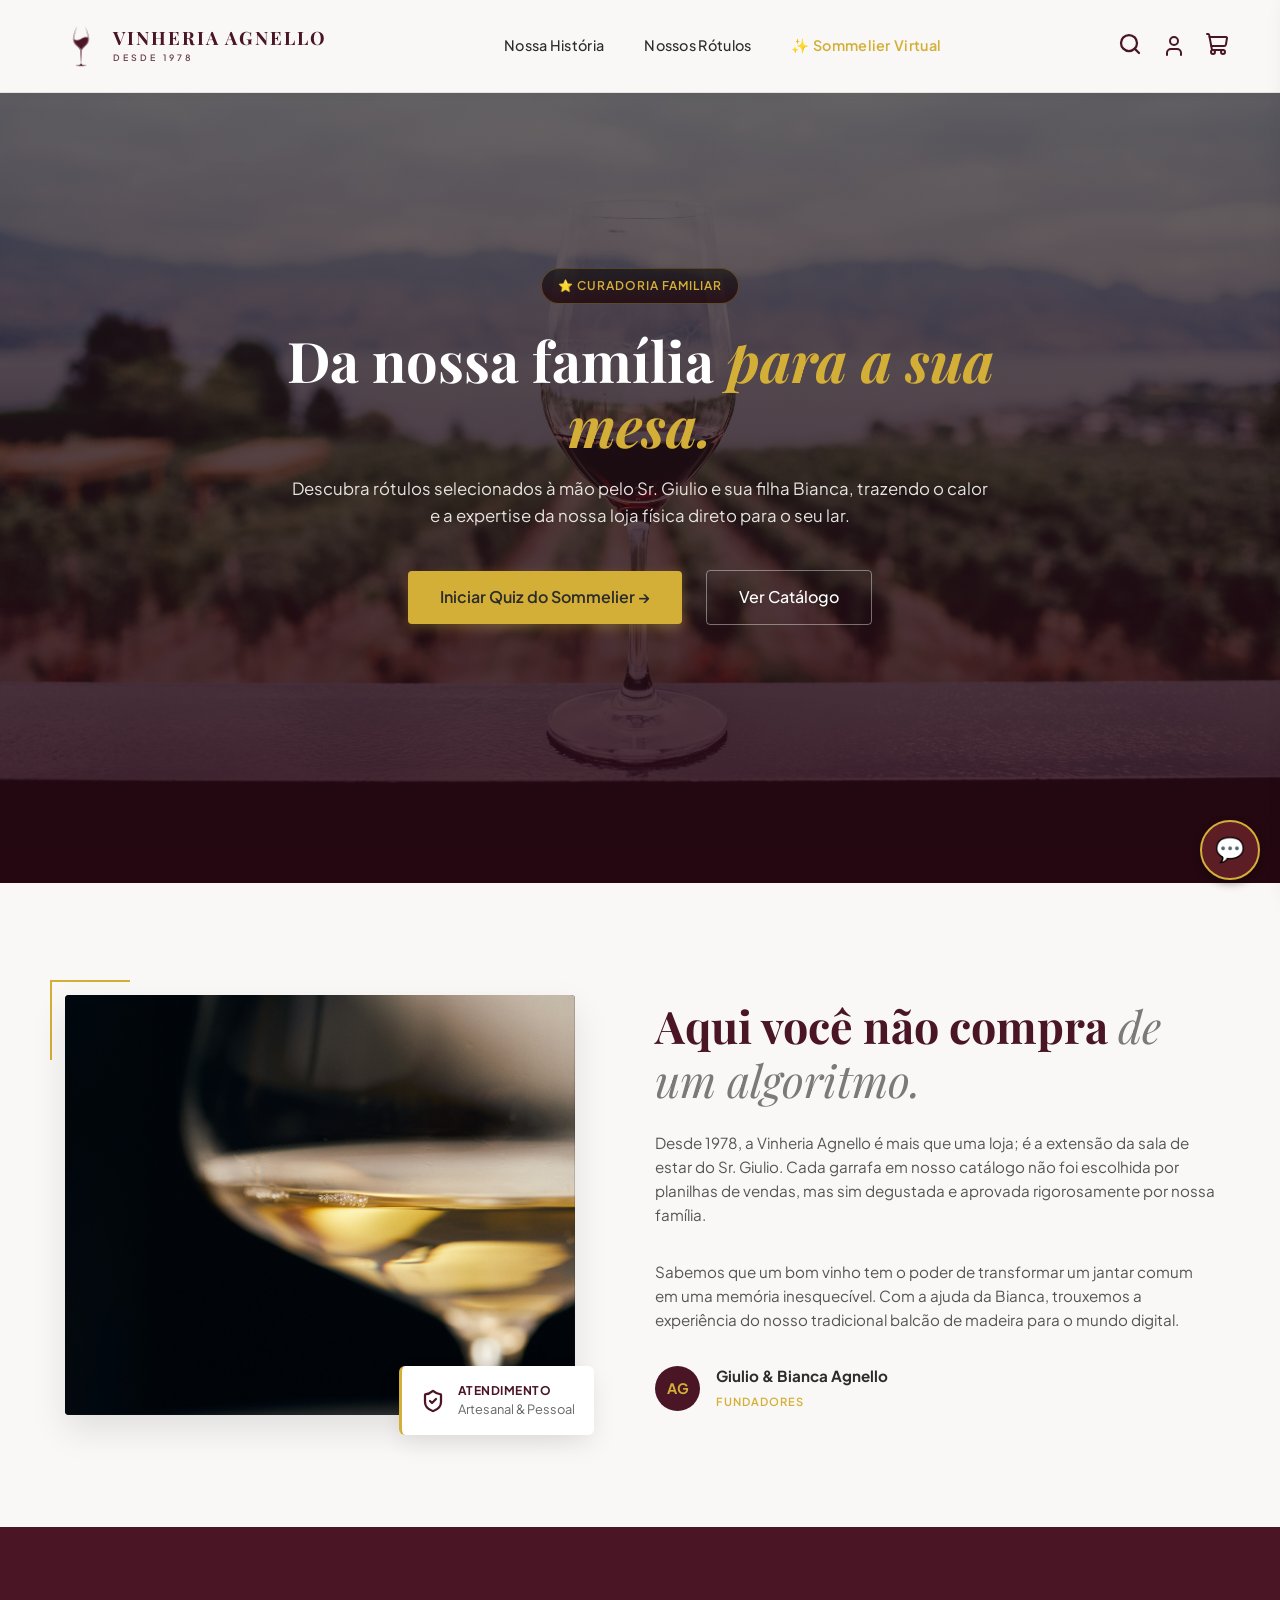
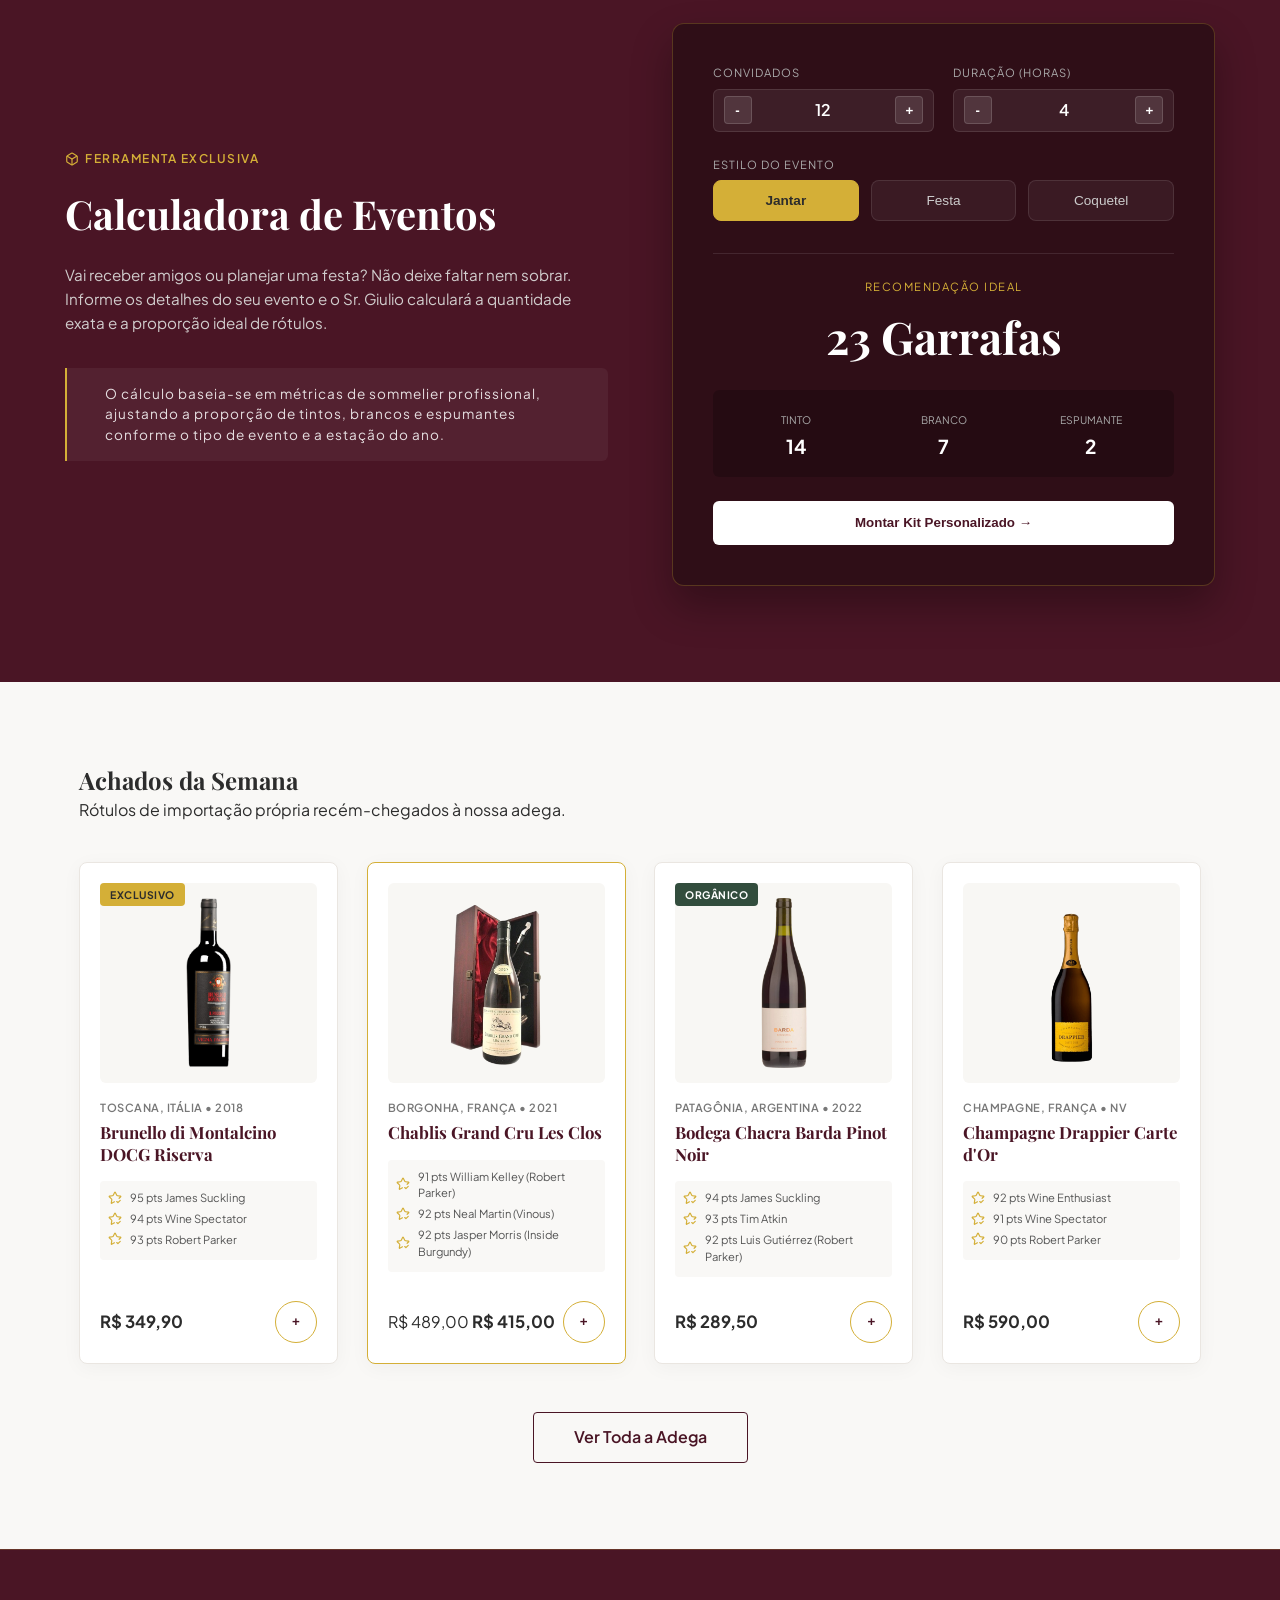
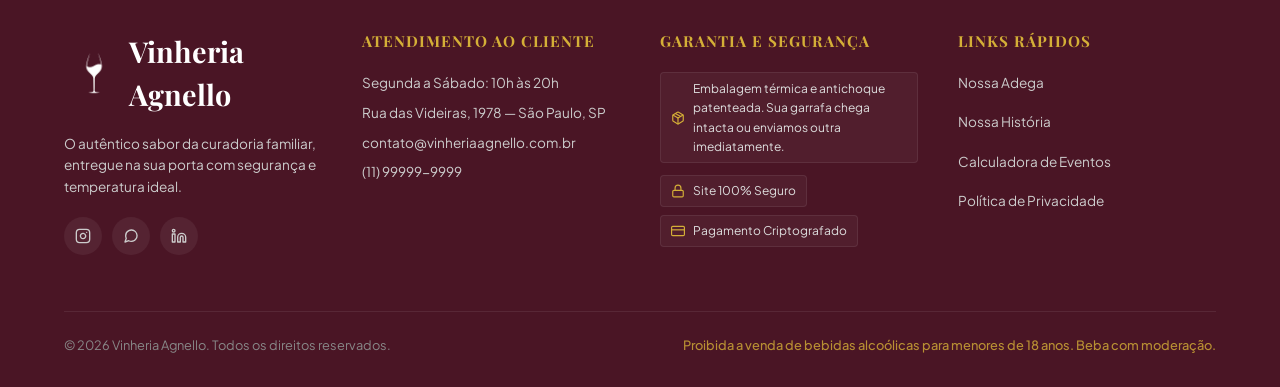
==== commit 6a9cb7b1: "Adding the chat component" ====
--- a/index.html
+++ b/index.html
@@ -16,6 +16,7 @@
   <link rel="stylesheet" href="./css/global.css">
   <link rel="stylesheet" href="./css/home.css">
   <link rel="stylesheet" href="./css/animations.css">
+  <link rel="stylesheet" href="./css/sections/_chat.css">
 
 
   <!-- Google Fonts -->
@@ -204,6 +205,7 @@
     <div id="agnello-cart-body" class="agnello-cart-body"></div>
   </div>
 
+
   <!-- IMPORTAÇÃO DE SCRIPTS NA ORDEM CORRETA -->
   <!-- 1. Primeiro a base de dados -->
   <script src="./js/catalogo-vinhos.js"></script>
@@ -219,6 +221,7 @@
   <script src="./js/data/achados-da-semana.js"></script>
   <script src="./js/pages/home.js"></script>
   <script src="./js/components/carrinho.js"></script>
+  <script src="./js/components/chat.js"></script>
 
 
 </body>
--- a/css/home.css
+++ b/css/home.css
@@ -8,4 +8,5 @@
 @import url('./sections/_footer-intern.css');
 @import url('./sections/_footer-completed.css');
 @import url('./sections/_responsive.css');
-@import url('./sections/_carrinho.css');+@import url('./sections/_carrinho.css');
+@import url('./sections/_chat.css');
--- a/css/sections/_chat.css
+++ b/css/sections/_chat.css
@@ -0,0 +1,208 @@
+.chat-widget-container {
+  position: fixed;
+  bottom: 20px;
+  right: 20px;
+  z-index: 1000;
+  font-family: sans-serif;
+}
+
+.chat-toggle-btn {
+  background-color: #5c1d24;
+  color: #d4af37;
+  border: 2px solid #d4af37;
+  border-radius: 50%;
+  width: 60px;
+  height: 60px;
+  font-size: 24px;
+  cursor: pointer;
+  box-shadow: 0 4px 8px rgba(0, 0, 0, 0.3);
+  transition: transform 0.2s;
+}
+
+.chat-toggle-btn:hover {
+  transform: scale(1.05);
+}
+
+.chat-box {
+  position: absolute;
+  bottom: 80px;
+  right: 0;
+  width: 380px;
+  height: 520px;
+  background-color: #ffffff;
+  border: 1px solid #d4af37;
+  border-radius: 12px;
+  box-shadow: 0 10px 25px rgba(0, 0, 0, 0.3);
+  display: flex;
+  flex-direction: column;
+  overflow: hidden;
+  opacity: 0;
+  transform: translateY(20px) scale(0.95);
+  visibility: hidden;
+  transition: all 0.3s cubic-bezier(0.16, 1, 0.3, 1);
+}
+
+.chat-box.active {
+  opacity: 1;
+  transform: translateY(0) scale(1);
+  visibility: visible;
+}
+
+.chat-box.hidden {
+  display: flex;
+}
+
+.chat-header {
+  background-color: #5c1d24;
+  color: #fdfbf7;
+  padding: 12px 16px;
+  display: flex;
+  justify-content: space-between;
+  align-items: center;
+}
+
+.chat-header h3 {
+  font-size: 15px;
+  margin: 0;
+}
+
+#chat-close-btn {
+  background: none;
+  border: none;
+  color: #fdfbf7;
+  font-size: 20px;
+  cursor: pointer;
+}
+
+.chat-body {
+  padding: 16px;
+  flex: 1;
+  overflow-y: auto;
+  font-size: 13px;
+  color: #333;
+  background-color: #faf9f6;
+}
+
+.chat-timestamp {
+  text-align: center;
+  font-size: 11px;
+  color: #888;
+  margin-bottom: 12px;
+}
+
+.chat-terms-notice {
+  font-size: 11px;
+  color: #666;
+  text-align: center;
+  margin-bottom: 16px;
+  line-height: 1.4;
+  padding: 0 10px;
+}
+
+.chat-system-join {
+  text-align: center;
+  font-size: 11px;
+  color: #777;
+  margin-bottom: 12px;
+}
+
+.chat-message-wrapper {
+  display: flex;
+  align-items: flex-start;
+  gap: 10px;
+  margin-bottom: 4px;
+}
+
+.chat-avatar {
+  background-color: #e2ded4;
+  color: #5c1d24;
+  font-weight: bold;
+  font-size: 11px;
+  width: 28px;
+  height: 28px;
+  border-radius: 50%;
+  display: flex;
+  align-items: center;
+  justify-content: center;
+  flex-shrink: 0;
+}
+
+.chat-bubble {
+  background-color: #f0ece1;
+  padding: 12px;
+  border-radius: 8px;
+  color: #222;
+  line-height: 1.4;
+  font-size: 13px;
+}
+
+.chat-msg-time {
+  font-size: 10px;
+  color: #888;
+  margin-left: 38px;
+  margin-bottom: 16px;
+}
+
+.chat-footer {
+  display: flex;
+  align-items: center;
+  border-top: 1px solid #e0dad0;
+  padding: 10px 12px;
+  background-color: #fff;
+  gap: 8px;
+}
+
+.chat-action-icon {
+  background: none;
+  border: none;
+  font-size: 18px;
+  cursor: pointer;
+  padding: 0;
+  color: #5c1d24;
+}
+
+#chat-input {
+  flex: 1;
+  border: 1px solid #ccc;
+  border-radius: 6px;
+  padding: 8px 10px;
+  font-size: 13px;
+  outline: none;
+}
+
+#chat-input:focus {
+  border-color: #5c1d24;
+}
+
+#chat-send-btn {
+  background-color: #5c1d24;
+  color: #fff;
+  border: none;
+  padding: 8px 12px;
+  border-radius: 6px;
+  cursor: pointer;
+  font-size: 13px;
+  font-weight: bold;
+}
+
+/* Ajuste responsivo completo para mobile */
+@media (max-width: 480px) {
+  .chat-widget-container {
+    bottom: 10px;
+    right: 10px;
+    left: 10px;
+    /* Permite ocupar a largura segura */
+  }
+
+  .chat-box {
+    position: fixed;
+    bottom: 75px;
+    right: 10px;
+    left: 10px;
+    width: auto;
+    /* Anula a largura fixa de 380px */
+    height: 75vh;
+    /* Ocupa uma proporção dinâmica da altura da tela */
+    max-height: 500px;
+  }
+}
